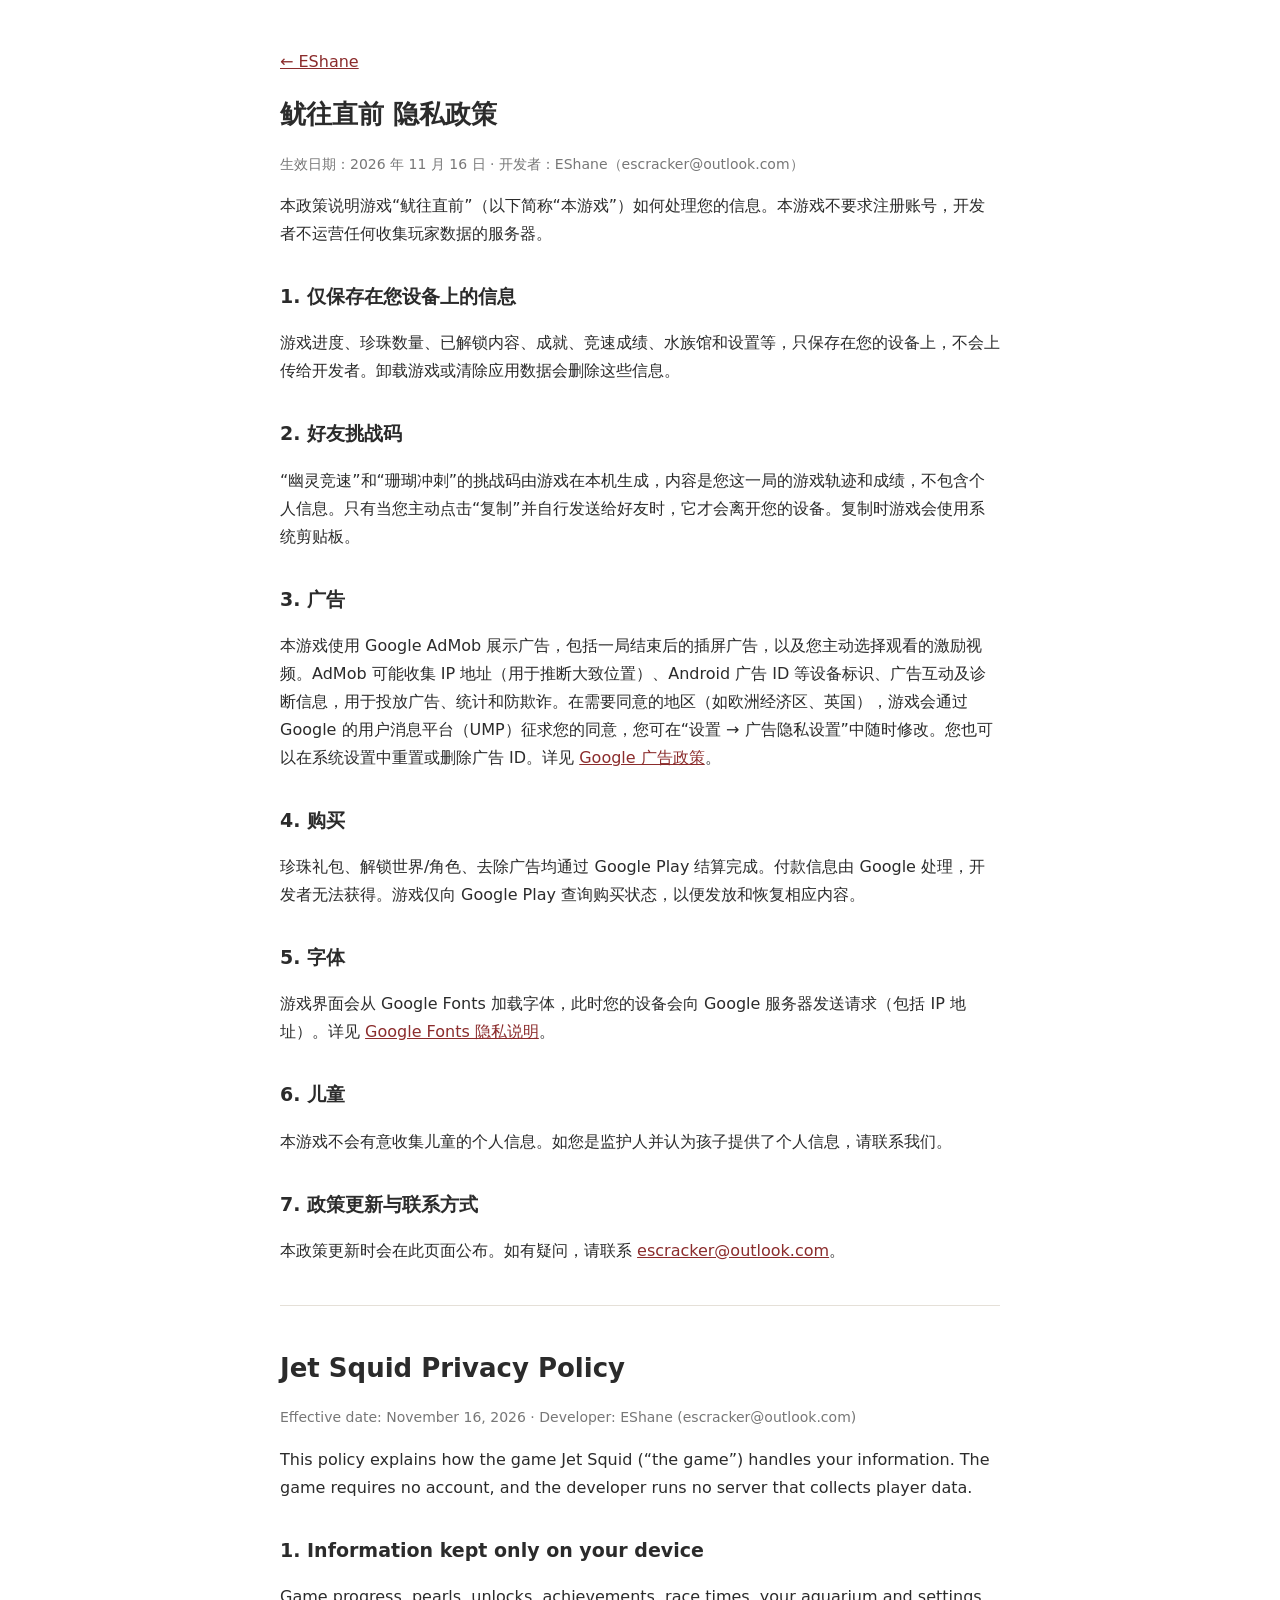
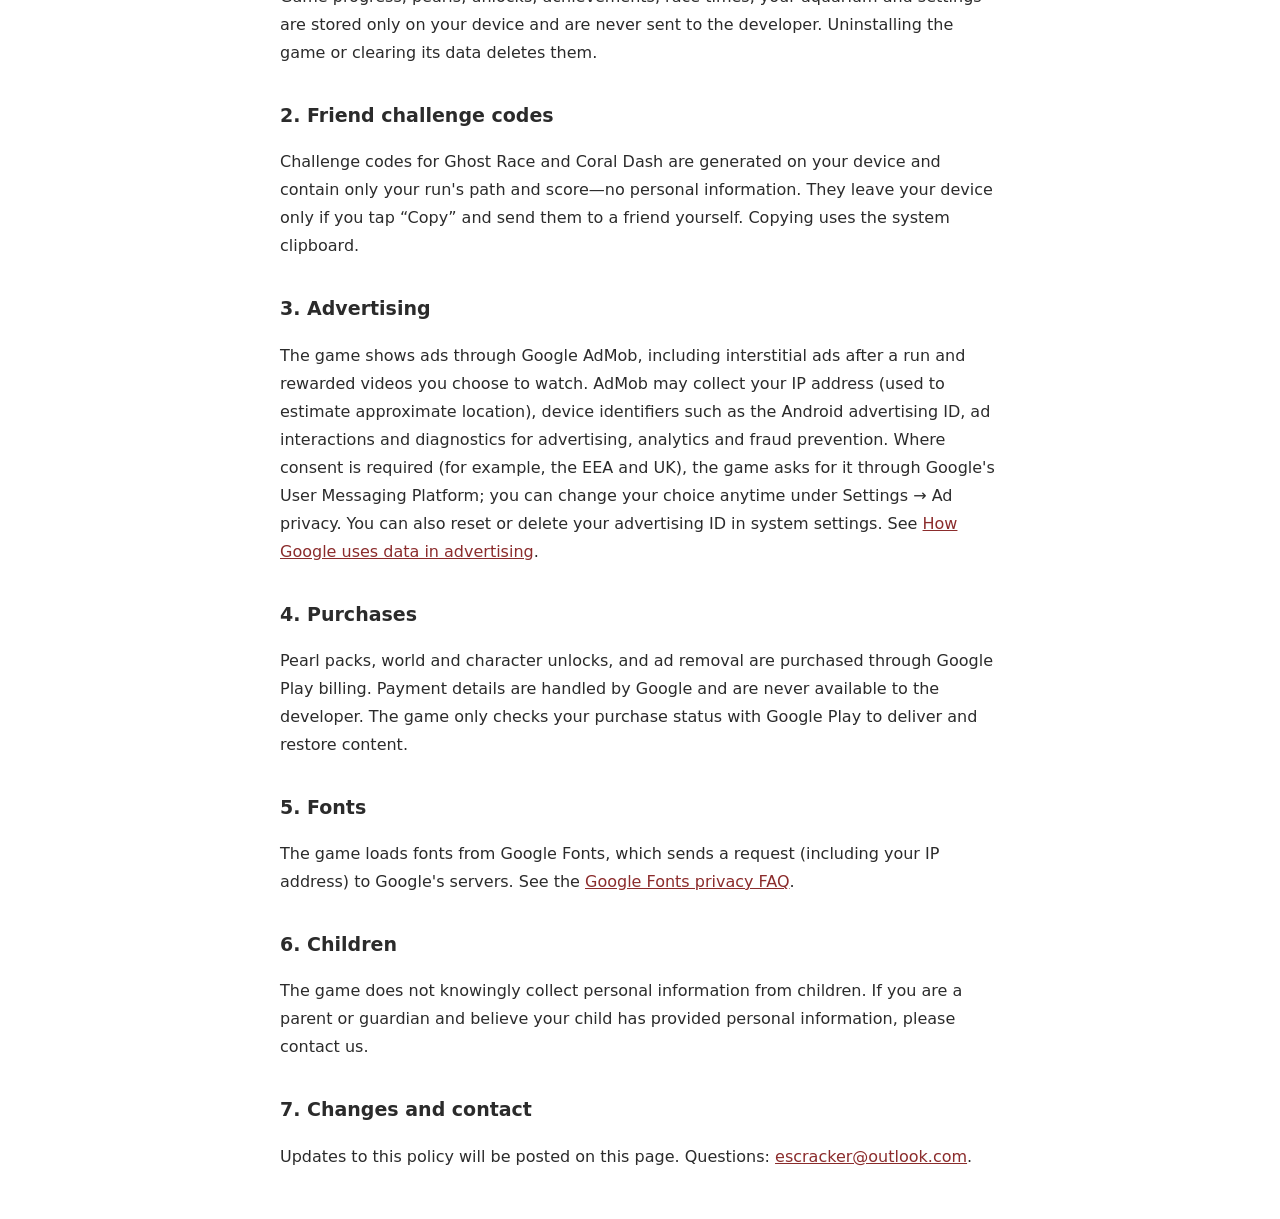
==== privacy-jetsquid.html @ 54c277d2 "Add files via upload" ====
<!DOCTYPE html>
<html lang="zh-CN">
<head>
<meta charset="utf-8">
<meta name="viewport" content="width=device-width, initial-scale=1">
<title>鱿往直前 Jet Squid · 隐私政策 Privacy Policy</title>
<link rel="stylesheet" href="style.css">
</head>
<body>
<p><a href="index.html">← EShane</a></p>
<h1>鱿往直前 隐私政策</h1>
<p class="muted">生效日期：2026 年 11 月 16 日 · 开发者：EShane（escracker@outlook.com）</p>

<p>本政策说明游戏“鱿往直前”（以下简称“本游戏”）如何处理您的信息。本游戏不要求注册账号，开发者不运营任何收集玩家数据的服务器。</p>

<h2>1. 仅保存在您设备上的信息</h2>
<p>游戏进度、珍珠数量、已解锁内容、成就、竞速成绩、水族馆和设置等，只保存在您的设备上，不会上传给开发者。卸载游戏或清除应用数据会删除这些信息。</p>

<h2>2. 好友挑战码</h2>
<p>“幽灵竞速”和“珊瑚冲刺”的挑战码由游戏在本机生成，内容是您这一局的游戏轨迹和成绩，不包含个人信息。只有当您主动点击“复制”并自行发送给好友时，它才会离开您的设备。复制时游戏会使用系统剪贴板。</p>

<h2>3. 广告</h2>
<p>本游戏使用 Google AdMob 展示广告，包括一局结束后的插屏广告，以及您主动选择观看的激励视频。AdMob 可能收集 IP 地址（用于推断大致位置）、Android 广告 ID 等设备标识、广告互动及诊断信息，用于投放广告、统计和防欺诈。在需要同意的地区（如欧洲经济区、英国），游戏会通过 Google 的用户消息平台（UMP）征求您的同意，您可在“设置 → 广告隐私设置”中随时修改。您也可以在系统设置中重置或删除广告 ID。详见 <a href="https://policies.google.com/technologies/ads">Google 广告政策</a>。</p>

<h2>4. 购买</h2>
<p>珍珠礼包、解锁世界/角色、去除广告均通过 Google Play 结算完成。付款信息由 Google 处理，开发者无法获得。游戏仅向 Google Play 查询购买状态，以便发放和恢复相应内容。</p>

<h2>5. 字体</h2>
<p>游戏界面会从 Google Fonts 加载字体，此时您的设备会向 Google 服务器发送请求（包括 IP 地址）。详见 <a href="https://developers.google.com/fonts/faq/privacy">Google Fonts 隐私说明</a>。</p>

<h2>6. 儿童</h2>
<p>本游戏不会有意收集儿童的个人信息。如您是监护人并认为孩子提供了个人信息，请联系我们。</p>

<h2>7. 政策更新与联系方式</h2>
<p>本政策更新时会在此页面公布。如有疑问，请联系 <a href="mailto:escracker@outlook.com">escracker@outlook.com</a>。</p>

<hr>

<h1>Jet Squid Privacy Policy</h1>
<p class="muted">Effective date: November 16, 2026 · Developer: EShane (escracker@outlook.com)</p>

<p>This policy explains how the game Jet Squid (“the game”) handles your information. The game requires no account, and the developer runs no server that collects player data.</p>

<h2>1. Information kept only on your device</h2>
<p>Game progress, pearls, unlocks, achievements, race times, your aquarium and settings are stored only on your device and are never sent to the developer. Uninstalling the game or clearing its data deletes them.</p>

<h2>2. Friend challenge codes</h2>
<p>Challenge codes for Ghost Race and Coral Dash are generated on your device and contain only your run's path and score—no personal information. They leave your device only if you tap “Copy” and send them to a friend yourself. Copying uses the system clipboard.</p>

<h2>3. Advertising</h2>
<p>The game shows ads through Google AdMob, including interstitial ads after a run and rewarded videos you choose to watch. AdMob may collect your IP address (used to estimate approximate location), device identifiers such as the Android advertising ID, ad interactions and diagnostics for advertising, analytics and fraud prevention. Where consent is required (for example, the EEA and UK), the game asks for it through Google's User Messaging Platform; you can change your choice anytime under Settings → Ad privacy. You can also reset or delete your advertising ID in system settings. See <a href="https://policies.google.com/technologies/ads">How Google uses data in advertising</a>.</p>

<h2>4. Purchases</h2>
<p>Pearl packs, world and character unlocks, and ad removal are purchased through Google Play billing. Payment details are handled by Google and are never available to the developer. The game only checks your purchase status with Google Play to deliver and restore content.</p>

<h2>5. Fonts</h2>
<p>The game loads fonts from Google Fonts, which sends a request (including your IP address) to Google's servers. See the <a href="https://developers.google.com/fonts/faq/privacy">Google Fonts privacy FAQ</a>.</p>

<h2>6. Children</h2>
<p>The game does not knowingly collect personal information from children. If you are a parent or guardian and believe your child has provided personal information, please contact us.</p>

<h2>7. Changes and contact</h2>
<p>Updates to this policy will be posted on this page. Questions: <a href="mailto:escracker@outlook.com">escracker@outlook.com</a>.</p>
</body>
</html>
---- style.css ----
body{font-family:system-ui,-apple-system,"PingFang SC","Microsoft YaHei",sans-serif;max-width:720px;margin:48px auto;padding:0 20px;color:#2b2b2b;line-height:1.75}
h1{font-size:26px;margin:0 0 4px}h2{font-size:19px;margin:32px 0 8px}h3{font-size:16px;margin:20px 0 6px}
.muted{color:#777;font-size:14px}a{color:#8b2c2c}
.app{border:1px solid #e5e0d8;border-radius:14px;padding:16px 18px;margin:16px 0}
.app h2{margin:0 0 4px}.links a{margin-right:16px}
hr{border:none;border-top:1px solid #e5e0d8;margin:40px 0}
ul{padding-left:22px}
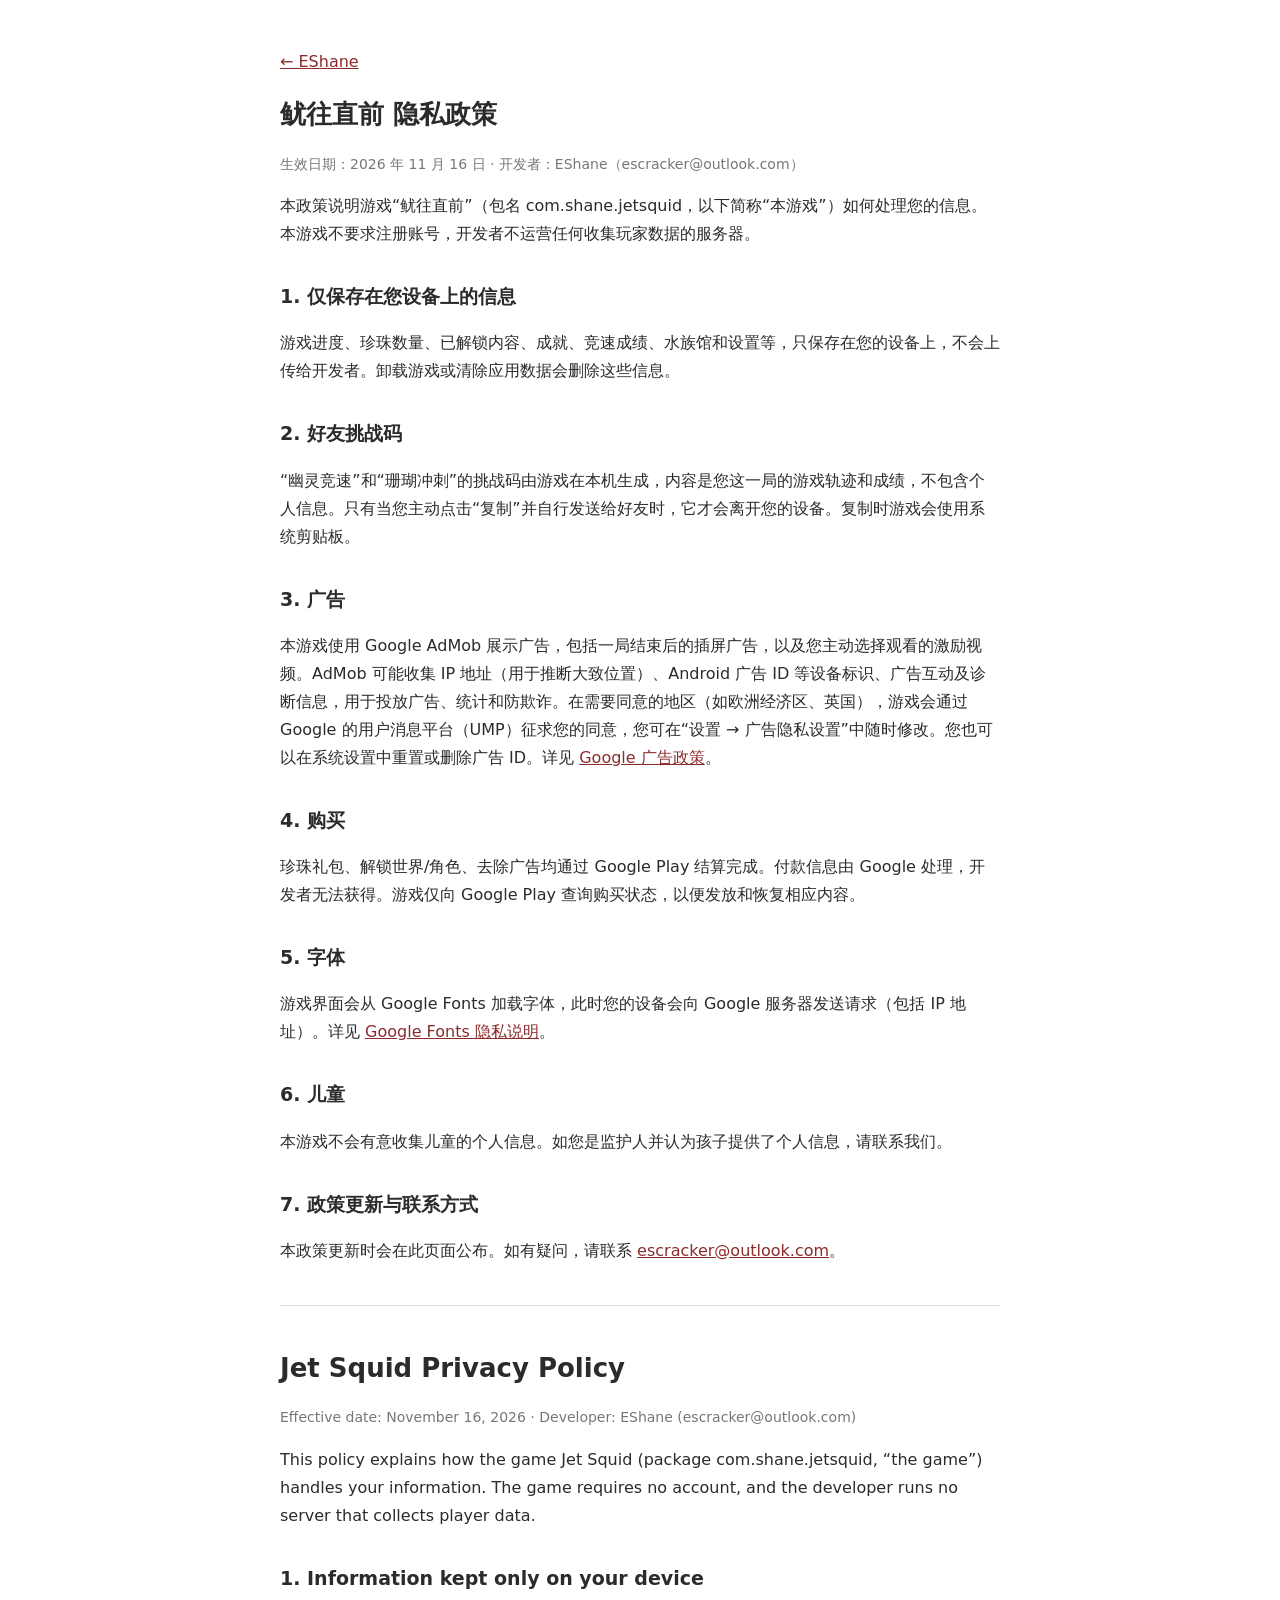
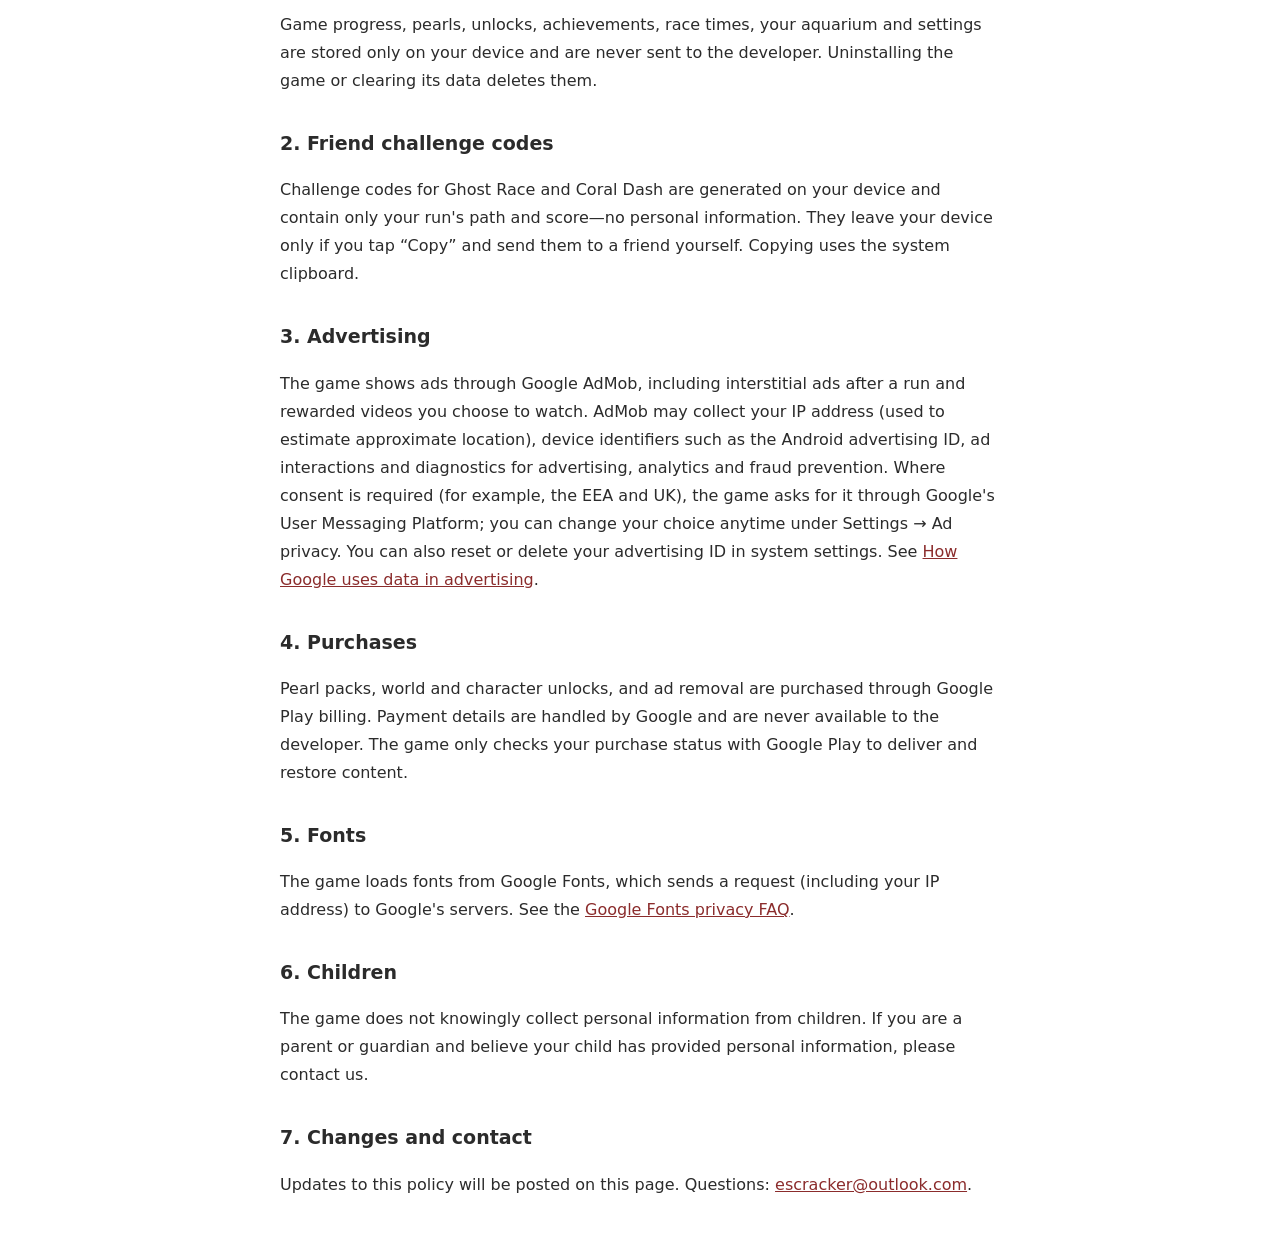
==== commit 81f4f1ef: "Add files via upload" ====
--- a/privacy-jetsquid.html
+++ b/privacy-jetsquid.html
@@ -11,7 +11,7 @@
 <h1>鱿往直前 隐私政策</h1>
 <p class="muted">生效日期：2026 年 11 月 16 日 · 开发者：EShane（escracker@outlook.com）</p>
 
-<p>本政策说明游戏“鱿往直前”（以下简称“本游戏”）如何处理您的信息。本游戏不要求注册账号，开发者不运营任何收集玩家数据的服务器。</p>
+<p>本政策说明游戏“鱿往直前”（包名 com.shane.jetsquid，以下简称“本游戏”）如何处理您的信息。本游戏不要求注册账号，开发者不运营任何收集玩家数据的服务器。</p>
 
 <h2>1. 仅保存在您设备上的信息</h2>
 <p>游戏进度、珍珠数量、已解锁内容、成就、竞速成绩、水族馆和设置等，只保存在您的设备上，不会上传给开发者。卸载游戏或清除应用数据会删除这些信息。</p>
@@ -39,7 +39,7 @@
 <h1>Jet Squid Privacy Policy</h1>
 <p class="muted">Effective date: November 16, 2026 · Developer: EShane (escracker@outlook.com)</p>
 
-<p>This policy explains how the game Jet Squid (“the game”) handles your information. The game requires no account, and the developer runs no server that collects player data.</p>
+<p>This policy explains how the game Jet Squid (package com.shane.jetsquid, “the game”) handles your information. The game requires no account, and the developer runs no server that collects player data.</p>
 
 <h2>1. Information kept only on your device</h2>
 <p>Game progress, pearls, unlocks, achievements, race times, your aquarium and settings are stored only on your device and are never sent to the developer. Uninstalling the game or clearing its data deletes them.</p>
